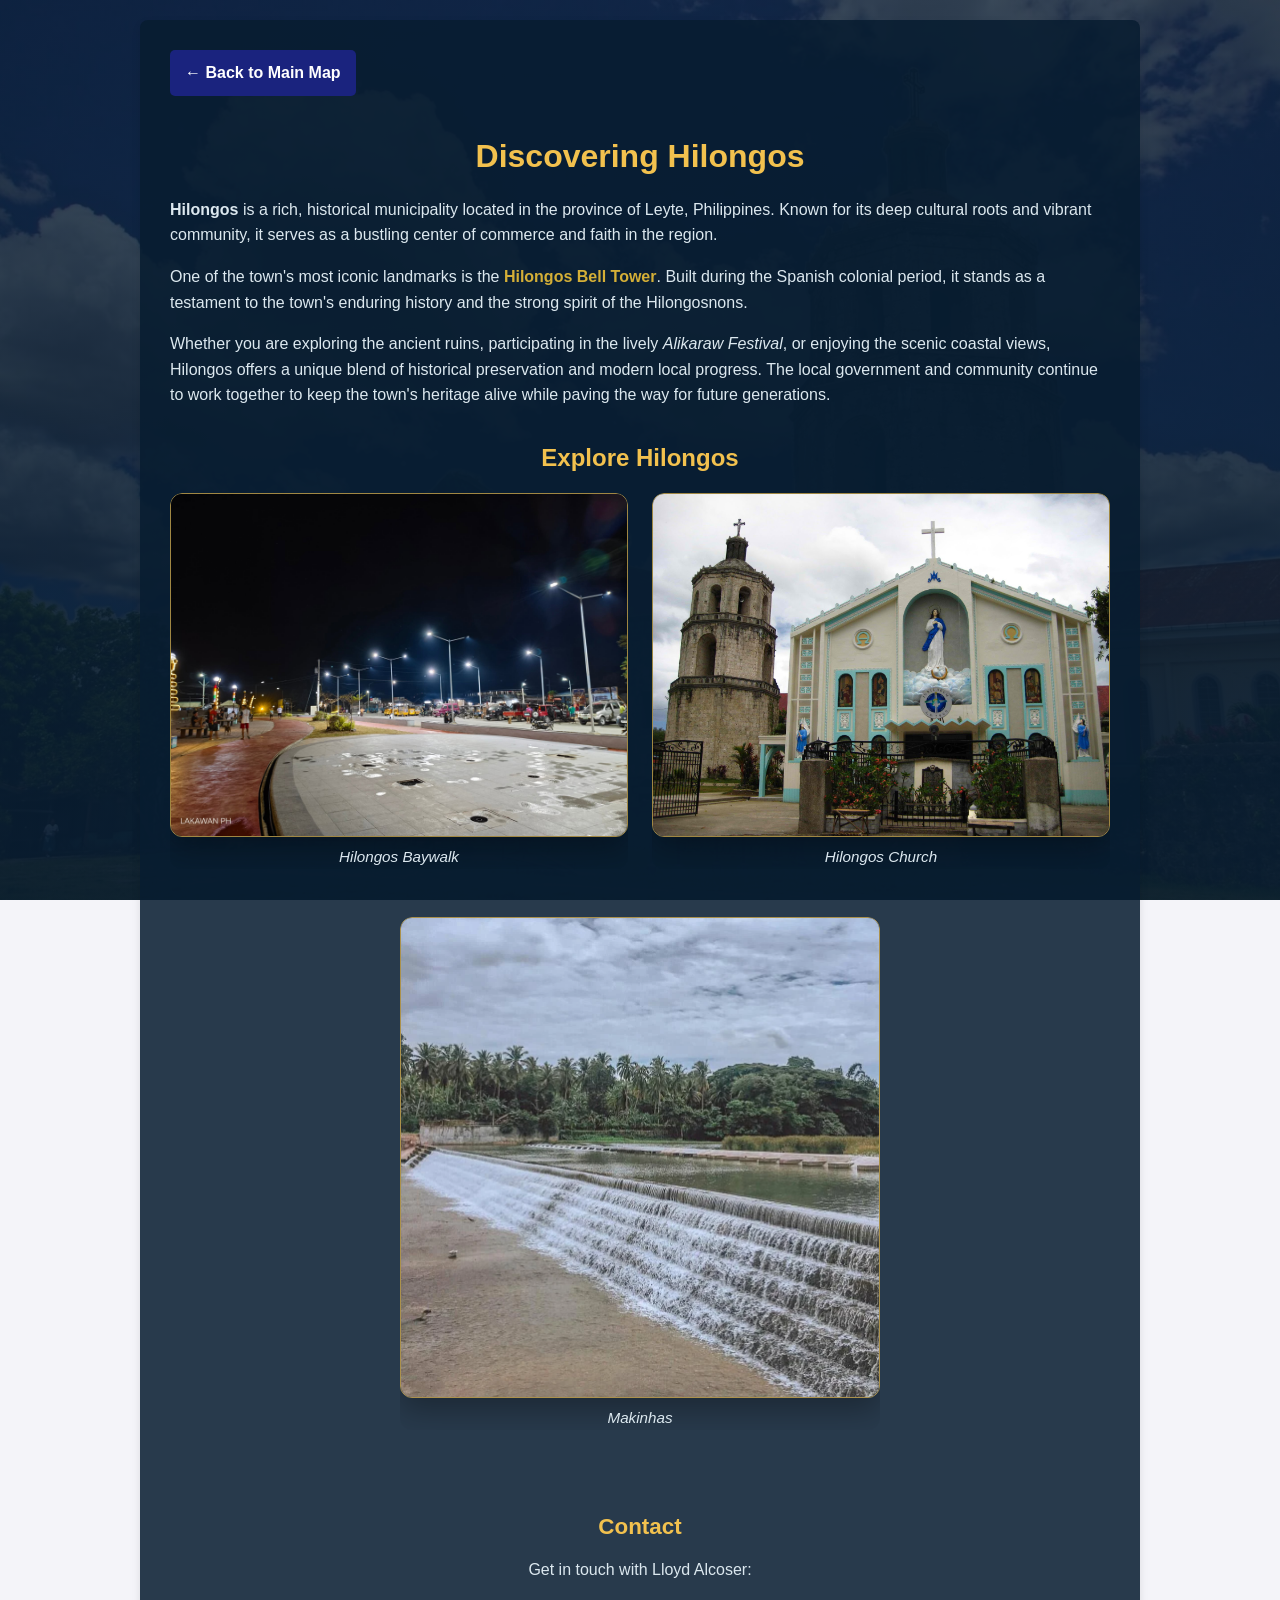
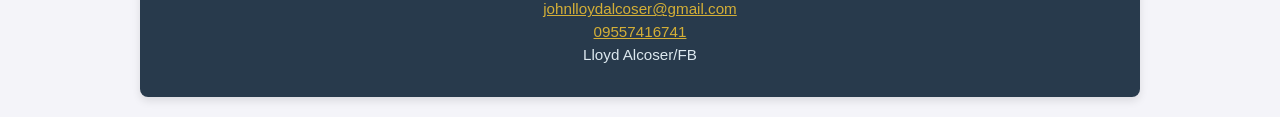
==== index2.html @ 9079e8e9 "Add files via upload" ====
<!DOCTYPE html>
<html lang="en">
<head>
    <meta charset="UTF-8">
    <meta name="viewport" content="width=device-width, initial-scale=1.0">
    <title>About Hilongos - Custom Description</title>
    <link rel="icon" type="image/svg+xml" href="favicon.svg">
    
    <link rel="stylesheet" href="style.css">

    <style>
        /* Specific styling for the description page */
        body {
            font-family: Arial, sans-serif;
            padding: 20px;
            background-color: #f4f4f9;
            color: #fffaf0;
            line-height: 1.6;
        }
        .description-container {
            max-width: 800px;
            margin: 0 auto;
            background: rgba(8, 28, 48, 0.86);
            padding: 30px;
            border-radius: 8px;
            box-shadow: 0 4px 8px rgba(0,0,0,0.1);
        }
        .description-container p {
            color: #dce8ef;
        }
        h1 {
            color: #f2c14e;
            text-align: center;
        }
        .back-button {
            display: inline-block;
            margin-bottom: 20px;
            padding: 10px 15px;
            background-color: #1a237e;
            color: white;
            text-decoration: none;
            border-radius: 5px;
            font-weight: bold;
        }
        .back-button:hover {
            background-color: #3949ab;
        }
        .highlight {
            color: #d4af37; /* A subtle gold tone for emphasis */
            font-weight: bold;
        }
    </style>
</head>
<body>
    <!-- Shared site brand -->

    <!-- Hilongos information, gallery, and contact details -->
    <div class="description-container">
        <!-- Button to go back to your main page -->
        <a href="index.html" class="back-button">← Back to Main Map</a>
        
        <h1>Discovering Hilongos</h1>
        
        <p><strong>Hilongos</strong> is a rich, historical municipality located in the province of Leyte, Philippines. Known for its deep cultural roots and vibrant community, it serves as a bustling center of commerce and faith in the region.</p>
        
        <p>One of the town's most iconic landmarks is the <span class="highlight">Hilongos Bell Tower</span>. Built during the Spanish colonial period, it stands as a testament to the town's enduring history and the strong spirit of the Hilongosnons.</p>
        
        <p>Whether you are exploring the ancient ruins, participating in the lively <em>Alikaraw Festival</em>, or enjoying the scenic coastal views, Hilongos offers a unique blend of historical preservation and modern local progress. The local government and community continue to work together to keep the town's heritage alive while paving the way for future generations.</p>

        <h2 class="gallery-title">Explore Hilongos</h2>
        <div class="scenic-gallery">
            <figure class="scenic-view">
                <img src="scenic.jpg" alt="Baywalk view of Hilongos" style="width:100%;">
                <figcaption>Hilongos Baywalk</figcaption>
            </figure>
            <figure class="scenic-view">
                <img src="church.jpg" alt="Historic church in Hilongos" style="width:100%;">
                <figcaption>Hilongos Church</figcaption>
            </figure>
            <figure class="scenic-view">
                <img src="makinhas.jpg" alt="Makinhas scenic view in Hilongos" style="width:100%;">
                <figcaption>Makinhas</figcaption>
            </figure>
        </div>
        <!-- Contact details available on destination pages -->
        <section class="contact-section">
            <h2>Contact</h2>
            <p>Get in touch with Lloyd Alcoser:</p>
            <address>
                <a href="https://gmail.com" target="_blank" rel="noopener noreferrer">johnlloydalcoser@gmail.com</a><br>
                <a href="tel:09557416741">09557416741</a><br>
                Lloyd Alcoser/FB
            </address>
        </section>
    </div>

</body>
</html>
---- style.css ----
/* Theme colors and shared sizing */
:root {
    --navy: #102a43;
    --blue: #1f5f8b;
    --gold: #f2c14e;
    --cream: #fffaf0;
    --ink: #17324d;
}

* {
    box-sizing: border-box;
}

/* Shared page background and typography */
body {
    font-family: Georgia, 'Times New Roman', serif;
    margin: 0; 
    padding: 20px clamp(16px, 4vw, 64px) 64px;
    color: var(--cream);
    overflow-x: hidden;
    background: linear-gradient(rgba(8, 28, 48, 0.78), rgba(8, 28, 48, 0.94)), url('background.jpg');
    background-size: cover;
    background-position: center;
    background-attachment: fixed;
    background-repeat: no-repeat;
    line-height: 1.6;
}

.site-brand {
    position: fixed;
    top: 20px;
    left: 20px;
    z-index: 10;
    padding: 10px 16px;
    color: var(--navy);
    background: var(--gold);
    border-radius: 8px;
    font: 700 0.95rem/1 Arial, sans-serif;
    letter-spacing: 0.08em;
    text-decoration: none;
    box-shadow: 0 4px 14px rgba(0, 0, 0, 0.25);
}

.site-brand:hover {
    color: var(--navy);
    background: #d7a82d;
}

/* Shared heading treatment */
h1, h2, h3, h4, h5, h6 {
    color: var(--gold);
    line-height: 1.2;
}

hr {
    border: 0;
    border-top: 1px solid rgba(242, 193, 78, 0.35);
    margin: 28px 0;
}

/* Homepage hero */
.hero {
    position: relative;
    isolation: isolate;
    min-height: min(52vw, 460px);
    display: grid;
    place-content: center;
    margin: 28px 0 36px;
    padding: clamp(48px, 8vw, 100px) 24px;
    overflow: hidden;
    text-align: center;
    border: 1px solid rgba(242, 193, 78, 0.65);
    border-radius: 18px;
    box-shadow: 0 20px 50px rgba(0, 0, 0, 0.35);
    background: linear-gradient(90deg, rgba(8, 28, 48, 0.88), rgba(8, 28, 48, 0.36)), url('background.jpg') center 35% / cover;
}

.hero::after {
    content: '';
    position: absolute;
    inset: 0;
    z-index: -1;
    background: linear-gradient(180deg, transparent 35%, rgba(8, 28, 48, 0.5));
}

.hero h1 {
    max-width: 850px;
    margin: 8px auto 14px;
    color: #fffaf0;
    font-size: clamp(2.2rem, 6vw, 5.5rem);
    text-shadow: 0 3px 18px rgba(0, 0, 0, 0.55);
}

.hero-kicker {
    margin: 0;
    color: var(--gold);
    font: 700 0.85rem/1.2 Arial, sans-serif;
    letter-spacing: 0.22em;
    text-transform: uppercase;
}

.hero-subtitle {
    max-width: 560px;
    margin: 0 auto;
    color: #fff;
    font-size: clamp(1rem, 2vw, 1.25rem);
}

.intro-headings {
    margin: 28px auto;
    text-align: center;
}

.intro-headings h2,
.intro-headings h3,
.intro-headings h4,
.intro-headings h5,
.intro-headings h6 {
    margin: 12px 0;
}

/* Links and responsive media */
a {
    color: #d4af37;
    transition: color 0.3s ease;
}

a:hover {
    color: #fff;
}

/* Responsive Images */
img, picture, video {
    max-width: 100%;
    height: auto;
    display: block;
}

.feature-image {
    border-radius: 12px;
    transition: filter 0.4s ease, box-shadow 0.4s ease;
}

.feature-image:hover,
.feature-image:focus-visible {
    filter: brightness(1.12) saturate(1.08);
    box-shadow: 0 12px 30px rgba(242, 193, 78, 0.3);
}

.zoom-image:hover,
.zoom-image:focus-visible {
    transform: scale(1.06);
}

.zoom-image {
    transform-origin: center;
    will-change: transform;
}

.map-image {
    border: 1px solid rgba(242, 193, 78, 0.65);
}

/* Navigation and site branding */
.logo {
    font: 700 28px/1.2 Arial, sans-serif;
    font-weight: bold;
    color: var(--gold);
    text-align: center;
    margin-bottom: 15px;
    margin-top: 10px;
    text-transform: uppercase;
    letter-spacing: 2px;
}

nav {
    background-color: rgba(8, 28, 48, 0.9);
    border: 1px solid rgba(242, 193, 78, 0.65);
    border-radius: 10px;
    box-shadow: 0 4px 15px rgba(0, 0, 0, 0.2);
    margin-bottom: 20px;
}

nav ul {
    list-style-type: none;
    margin: 0;
    padding: 0;
    text-align: center;
}

nav ul li {
    display: inline-block;
}

nav ul li a {
    display: block;
    color: #ffffff;
    text-align: center;
    padding: 14px 24px;
    text-decoration: none;
    font-weight: bold;
    border-radius: 10px;
    transition: background-color 0.3s ease, color 0.3s ease, transform 0.3s ease, box-shadow 0.3s ease;
}

nav ul li a:hover {
    background-color: var(--blue);
    color: var(--gold);
    transform: translateY(-2px);
    box-shadow: 0 5px 14px rgba(0, 0, 0, 0.25);
}

body > *:not(.hero):not(.logo):not(nav):not(hr) {
    max-width: 1000px;
    margin-left: auto;
    margin-right: auto;
}

.scenic-gallery {
    display: grid;
    grid-template-columns: repeat(2, minmax(0, 1fr));
    gap: 24px;
    max-width: 1000px;
}

.scenic-view {
    min-width: 0;
    margin: 0 0 24px;
    overflow: hidden;
    border-radius: 12px;
}

.scenic-view:last-child {
    grid-column: 1 / -1;
    width: min(100%, 480px);
    margin-left: auto;
    margin-right: auto;
}

.scenic-view img {
    width: 100%;
    border: 1px solid rgba(242, 193, 78, 0.65);
    border-radius: 12px;
    box-shadow: 0 12px 30px rgba(0, 0, 0, 0.3);
    transition: transform 0.45s ease, filter 0.45s ease, box-shadow 0.45s ease;
}

.scenic-view picture {
    overflow: hidden;
    border-radius: 12px;
}

.scenic-view:hover img,
.scenic-view:focus-within img {
    transform: scale(1.06);
    filter: brightness(1.12) saturate(1.08);
    box-shadow: 0 16px 36px rgba(242, 193, 78, 0.28);
}

.scenic-view figcaption {
    margin-top: 8px;
    color: #dce8ef;
    font-size: 0.95rem;
    font-style: italic;
    text-align: center;
}

.map-hover-label {
    min-height: 1.6em;
    margin: 10px auto 24px;
    color: #dce8ef;
    font-family: Arial, sans-serif;
    text-align: center;
}

.map-hover-label.is-active {
    color: var(--gold);
    font-weight: bold;
}

.contact-section {
    margin: 48px auto 0;
    padding: 12px 8px 0;
    text-align: center;
}

.contact-section h2 {
    margin-top: 0;
    margin-bottom: 6px;
    font-size: 1.4rem;
}

.contact-section address {
    color: #dce8ef;
    font-style: normal;
    line-height: 1.5;
    font-size: 0.95rem;
}

.history-section {
    margin-top: 28px;
    padding: 24px;
    background: rgba(8, 28, 48, 0.72);
    border-left: 4px solid var(--gold);
    border-radius: 0 12px 12px 0;
}

.history-section h2 {
    margin-top: 0;
}

.gallery-title {
    margin-top: 36px;
    text-align: center;
}

.map-container {
    position: relative;
    width: 100%;
    max-width: 1000px;
}

.map-circle-highlight {
    position: absolute;
    display: block;
    z-index: 2;
    border: 3px solid var(--gold);
    border-radius: 50%;
    box-shadow: 0 0 0 4px rgba(242, 193, 78, 0.28), 0 0 16px var(--gold);
    transform: translate(-50%, -50%);
    cursor: pointer;
}

.map-circle-highlight.is-visible {
    display: block;
}

.map-rect-highlight {
    position: absolute;
    display: block;
    z-index: 2;
    border: 3px solid #64d8cb;
    background: rgba(100, 216, 203, 0.18);
    box-shadow: 0 0 0 3px rgba(100, 216, 203, 0.2), 0 0 14px rgba(100, 216, 203, 0.9);
    cursor: pointer;
}

.map-tooltip {
    position: absolute;
    display: none;
    z-index: 4;
    padding: 6px 10px;
    color: var(--navy);
    background: var(--gold);
    border-radius: 5px;
    box-shadow: 0 4px 12px rgba(0, 0, 0, 0.35);
    font: 700 0.85rem/1 Arial, sans-serif;
    pointer-events: none;
    white-space: nowrap;
}

.map-tooltip.is-visible {
    display: block;
}

.map-view-button {
    display: block;
    width: fit-content;
    margin: 12px auto 0;
    text-decoration: none;
}

.map-view-button button {
    transition: background-color 0.3s ease, transform 0.3s ease, box-shadow 0.3s ease;
}

.map-view-button:hover button,
.map-view-button:focus-visible button {
    transform: translateY(-3px) scale(1.04);
    box-shadow: 0 8px 18px rgba(242, 193, 78, 0.35);
}

/* History and formatted text elements */
pre {
    background-color: rgba(20, 20, 20, 0.8);
    color: #d4af37;
    border: 1px solid #333;
    padding: 15px;
    border-radius: 5px;
    white-space: pre-wrap; 
    word-wrap: break-word;
}

.map-viewer h1 {
    margin-top: 28px;
}

.map-viewer img {
    width: 100%;
    max-width: 1000px;
    margin: 0 auto;
    border: 1px solid rgba(242, 193, 78, 0.65);
    border-radius: 10px;
}

.info-page {
    max-width: 800px;
    margin: 80px auto 0;
    padding: clamp(24px, 5vw, 56px);
    background: rgba(8, 28, 48, 0.86);
    border: 1px solid rgba(242, 193, 78, 0.55);
    border-radius: 16px;
}

.info-page h1 {
    margin-top: 32px;
    font-size: clamp(2rem, 5vw, 4rem);
}

.info-page p {
    max-width: 680px;
    font-size: 1.1rem;
}

.baywalk-photo,
.info-photo {
    max-width: 700px;
    margin: 24px auto;
}

.baywalk-photo img,
.info-photo img {
    width: 100%;
    border: 1px solid rgba(242, 193, 78, 0.65);
    border-radius: 12px;
    box-shadow: 0 12px 30px rgba(0, 0, 0, 0.3);
    transition: transform 0.45s ease, filter 0.45s ease, box-shadow 0.45s ease;
}

.baywalk-photo:hover img,
.info-photo:hover img {
    transform: scale(1.04);
    filter: brightness(1.1) saturate(1.06);
    box-shadow: 0 16px 36px rgba(242, 193, 78, 0.28);
}

.baywalk-photo figcaption,
.info-photo figcaption {
    margin-top: 8px;
    color: #dce8ef;
    font-style: italic;
    text-align: center;
}

.back-button {
    display: inline-block;
    padding: 10px 18px;
    color: #102a43;
    background: var(--gold);
    border-radius: 5px;
    font-family: Arial, sans-serif;
    font-weight: bold;
    text-decoration: none;
}

.back-button:hover {
    color: #102a43;
    background: #d7a82d;
}

@media (max-width: 600px) {
    body {
        padding: 14px 12px 40px;
    }

    .site-brand {
        top: 12px;
        left: 12px;
        padding: 9px 12px;
        border-radius: 6px;
    }

    nav ul li a {
        padding: 10px 11px;
        font-size: 0.9rem;
    }

    .hero {
        min-height: 420px;
        margin-top: 20px;
        background-position: 63% center;
    }

    .scenic-gallery {
        grid-template-columns: 1fr;
        gap: 8px;
    }
}
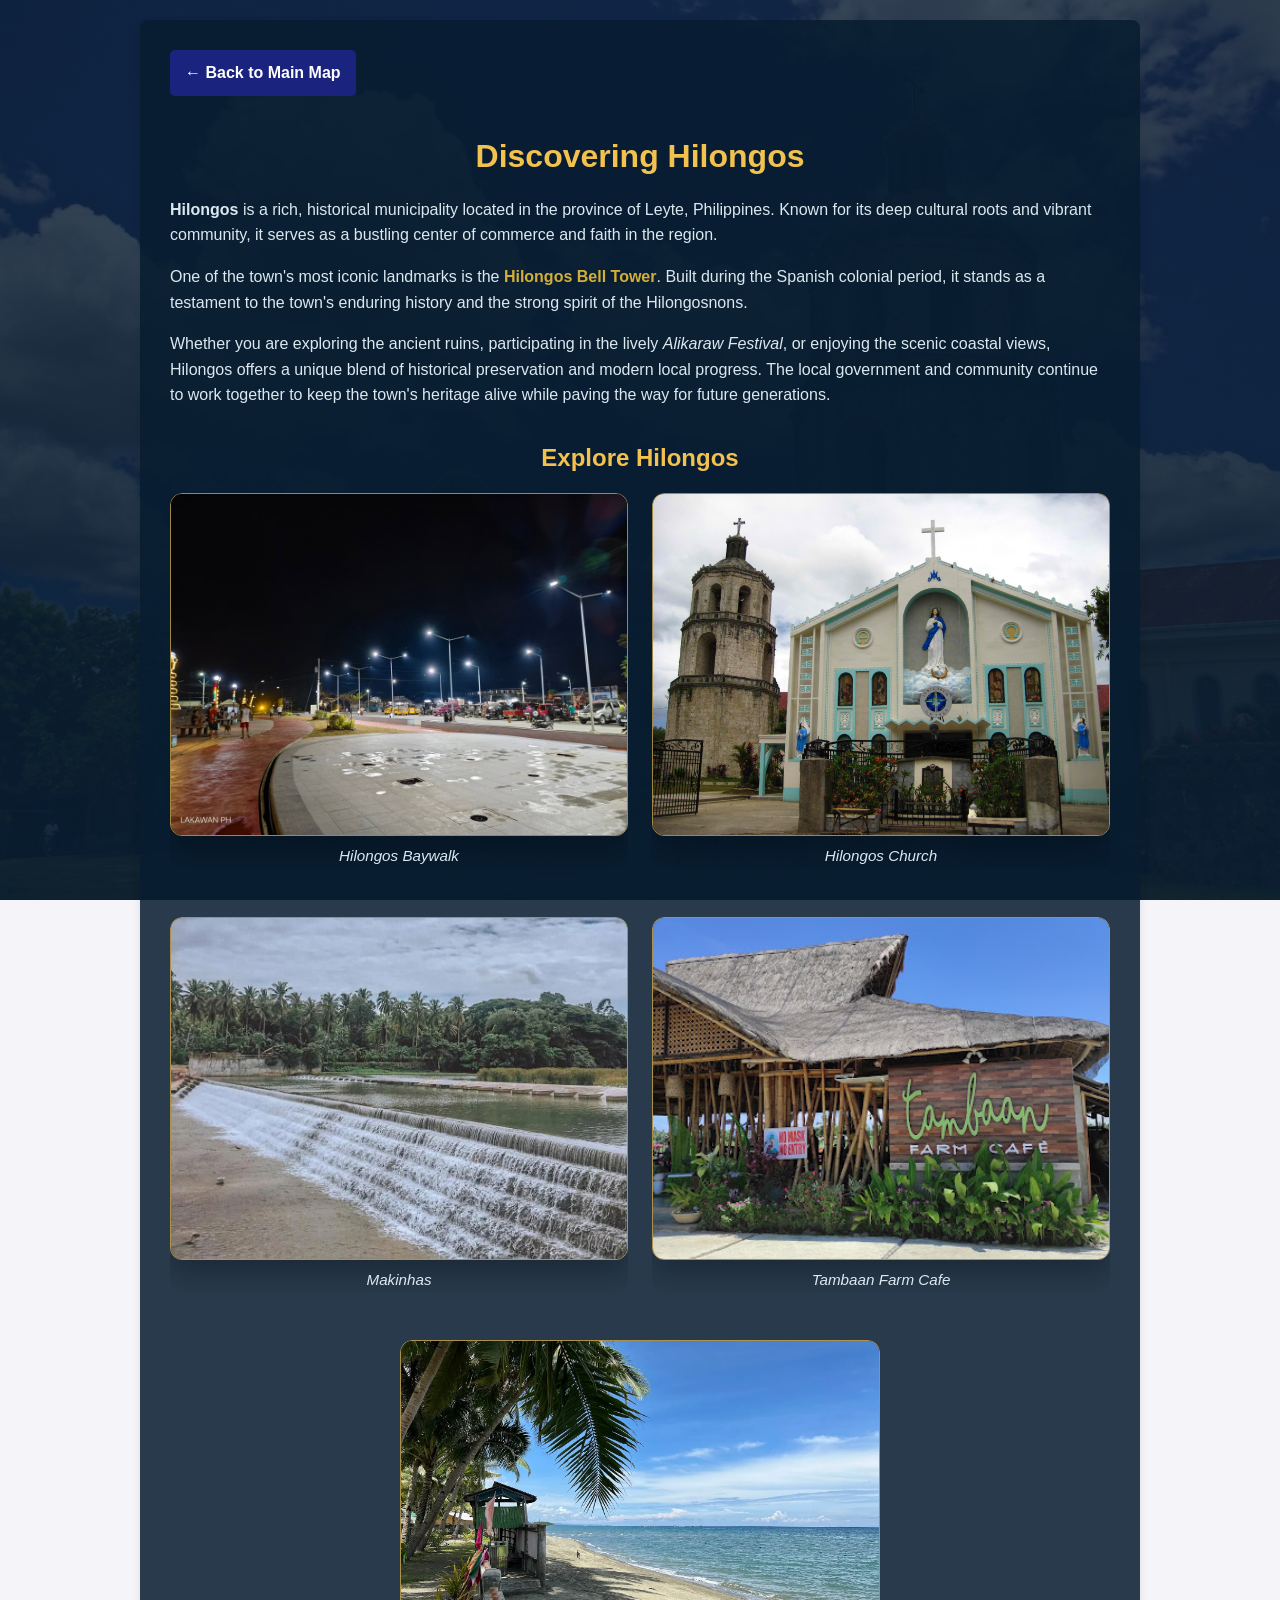
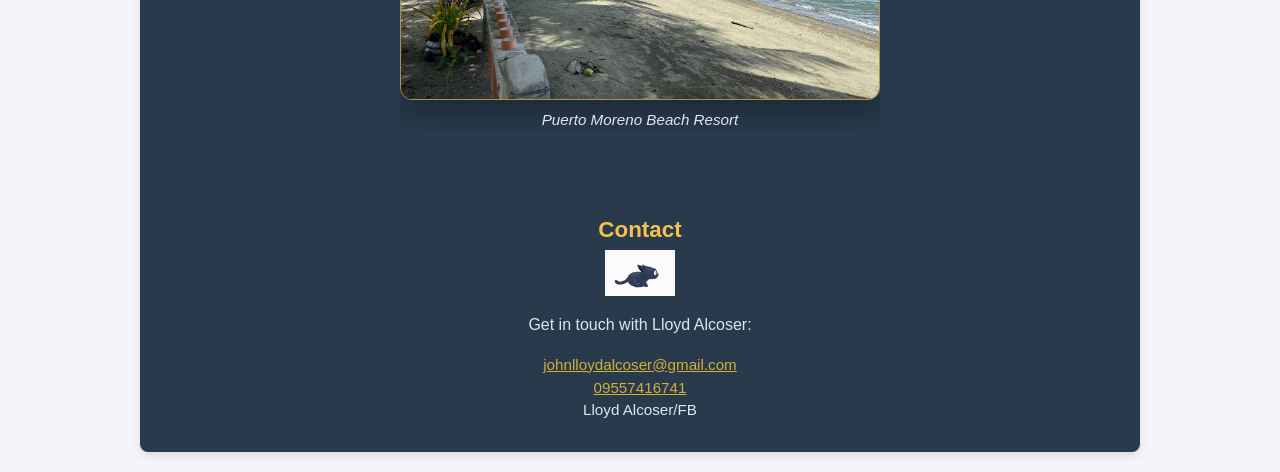
==== commit 82ad7a69: "Add files via upload" ====
--- a/index2.html
+++ b/index2.html
@@ -81,10 +81,19 @@
                 <img src="makinhas.jpg" alt="Makinhas scenic view in Hilongos" style="width:100%;">
                 <figcaption>Makinhas</figcaption>
             </figure>
+            <figure class="scenic-view">
+                <img src="tambaan.jpg" alt="Tambaan Farm Cafe in Hilongos" style="width:100%;">
+                <figcaption>Tambaan Farm Cafe</figcaption>
+            </figure>
+            <figure class="scenic-view">
+                <img src="beach.jpg" alt="Puerto Moreno Beach Resort in Hilongos" style="width:100%;">
+                <figcaption>Puerto Moreno Beach Resort</figcaption>
+            </figure>
         </div>
         <!-- Contact details available on destination pages -->
         <section class="contact-section">
             <h2>Contact</h2>
+            <img src="chat-poteley-animation.gif" alt="Animated chat illustration" style="display: block; width: 70px; max-width: 100%; height: auto; margin: 0 auto;">
             <p>Get in touch with Lloyd Alcoser:</p>
             <address>
                 <a href="https://gmail.com" target="_blank" rel="noopener noreferrer">johnlloydalcoser@gmail.com</a><br>
--- a/style.css
+++ b/style.css
@@ -164,7 +164,6 @@
 /* Navigation and site branding */
 .logo {
     font: 700 28px/1.2 Arial, sans-serif;
-    font-weight: bold;
     color: var(--gold);
     text-align: center;
     margin-bottom: 15px;
@@ -233,12 +232,13 @@
 .scenic-view:last-child {
     grid-column: 1 / -1;
     width: min(100%, 480px);
-    margin-left: auto;
-    margin-right: auto;
+    margin: 0 auto 24px;
 }
 
 .scenic-view img {
     width: 100%;
+    aspect-ratio: 4 / 3;
+    object-fit: cover;
     border: 1px solid rgba(242, 193, 78, 0.65);
     border-radius: 12px;
     box-shadow: 0 12px 30px rgba(0, 0, 0, 0.3);
@@ -257,7 +257,8 @@
     box-shadow: 0 16px 36px rgba(242, 193, 78, 0.28);
 }
 
-.scenic-view figcaption {
+.scenic-view figcaption,
+.map-preview figcaption {
     margin-top: 8px;
     color: #dce8ef;
     font-size: 0.95rem;
@@ -276,6 +277,19 @@
 .map-hover-label.is-active {
     color: var(--gold);
     font-weight: bold;
+}
+
+.map-preview {
+    width: min(100%, 480px);
+    margin: 0 auto 24px;
+    text-align: center;
+}
+
+.map-preview img {
+    width: 100%;
+    border: 1px solid rgba(242, 193, 78, 0.65);
+    border-radius: 12px;
+    box-shadow: 0 12px 30px rgba(0, 0, 0, 0.3);
 }
 
 .contact-section {
@@ -329,10 +343,6 @@
     box-shadow: 0 0 0 4px rgba(242, 193, 78, 0.28), 0 0 16px var(--gold);
     transform: translate(-50%, -50%);
     cursor: pointer;
-}
-
-.map-circle-highlight.is-visible {
-    display: block;
 }
 
 .map-rect-highlight {
